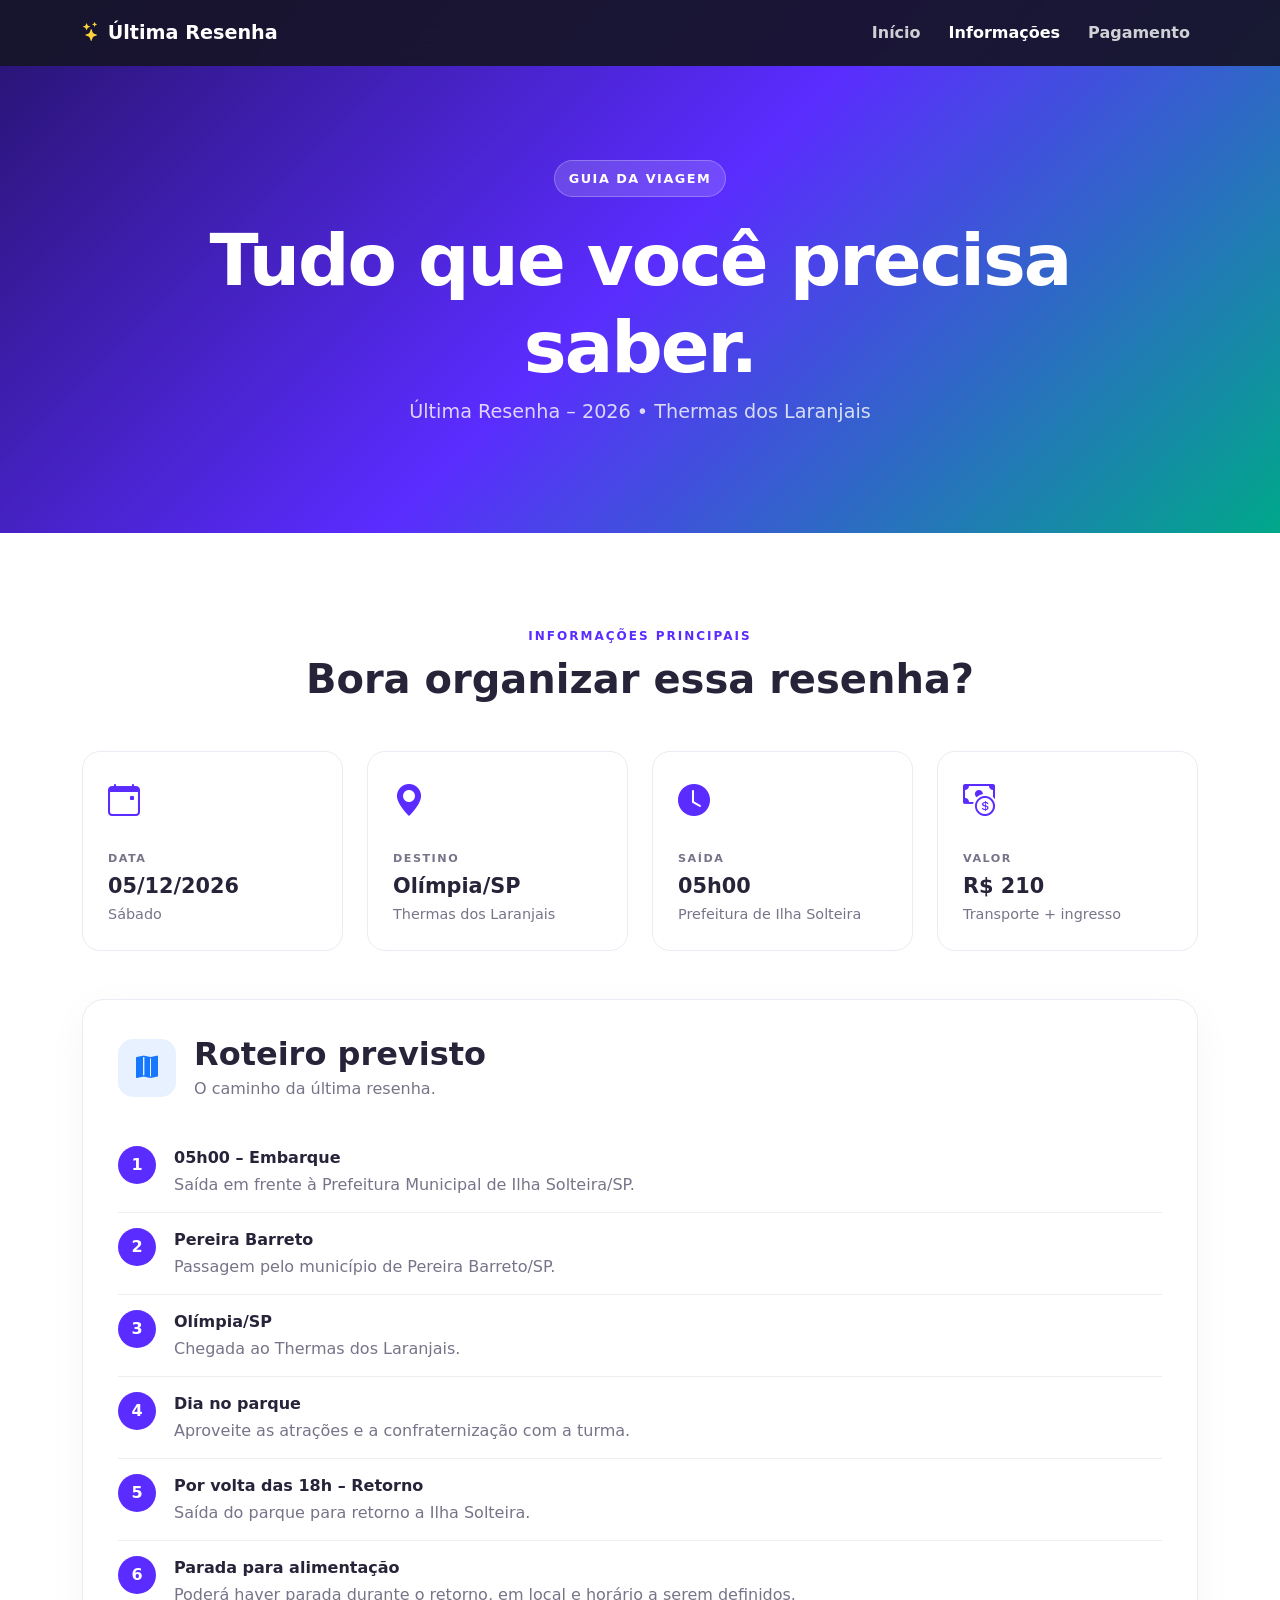
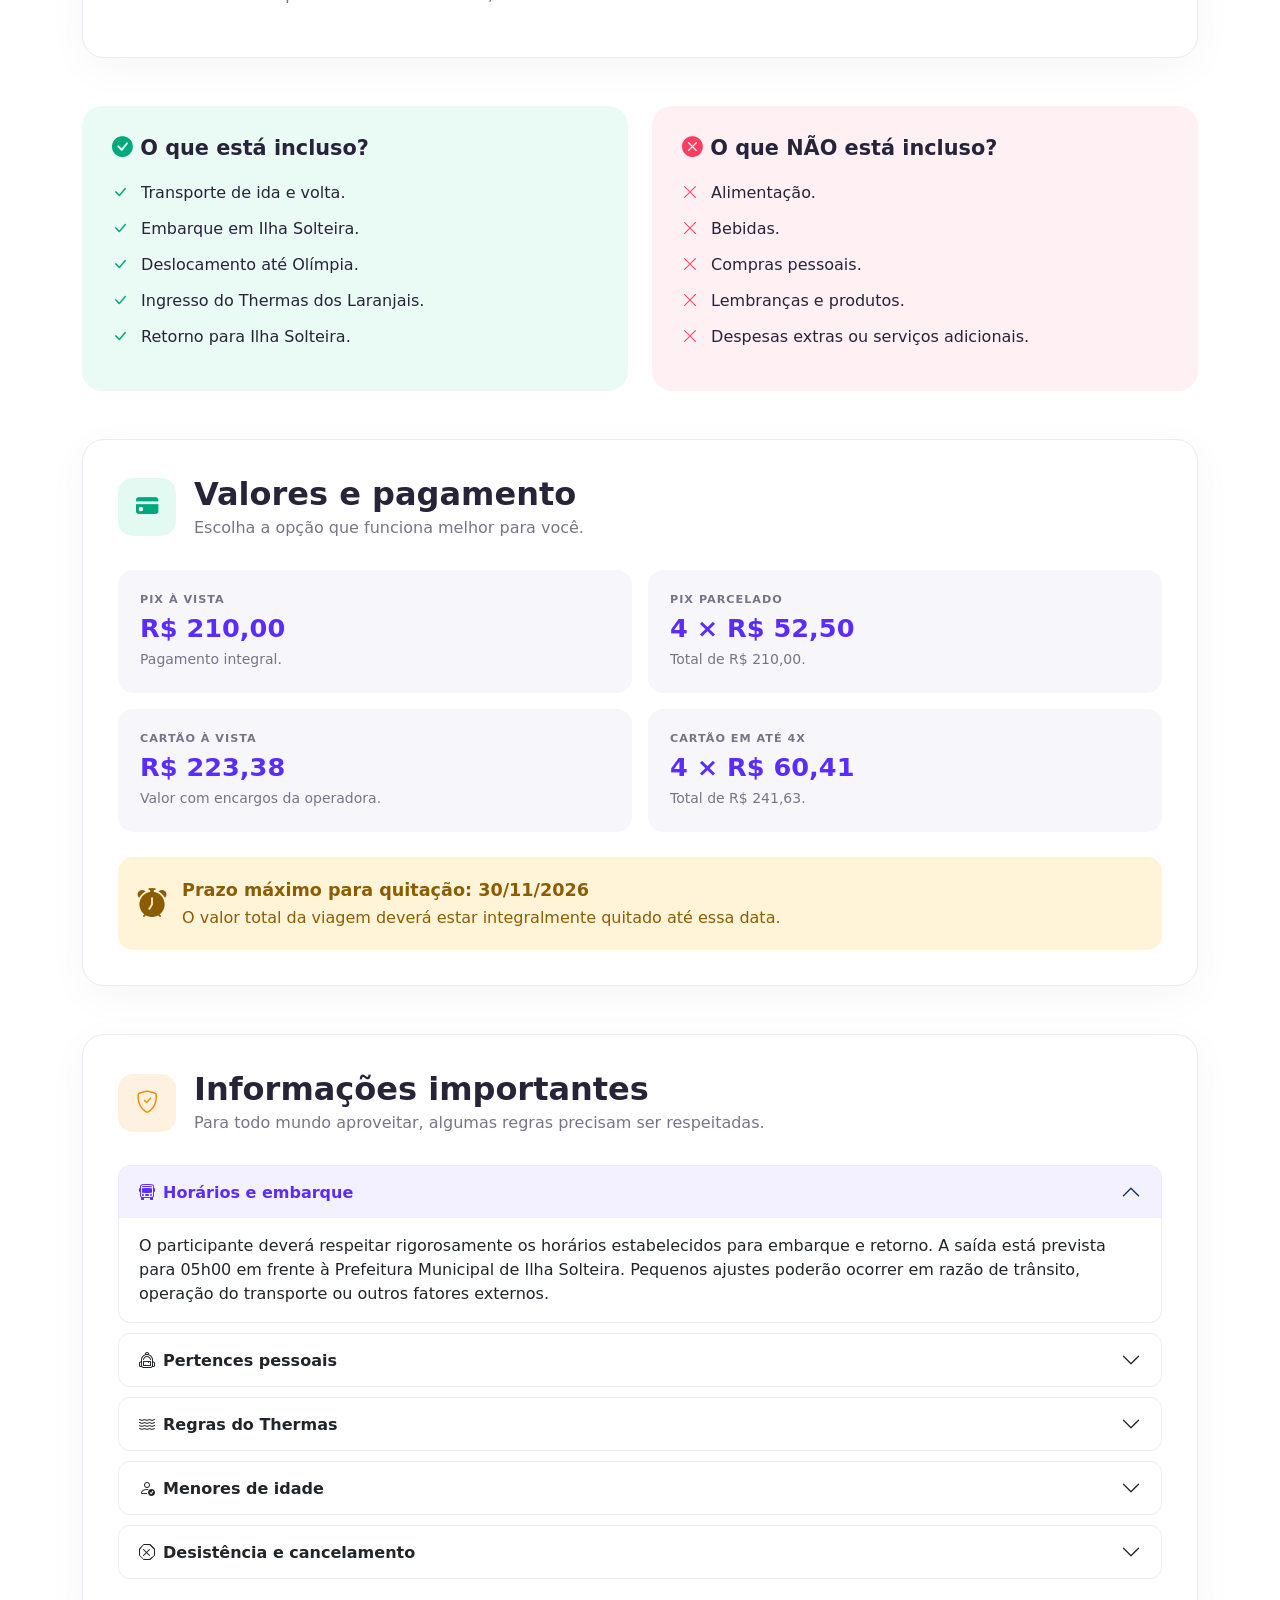
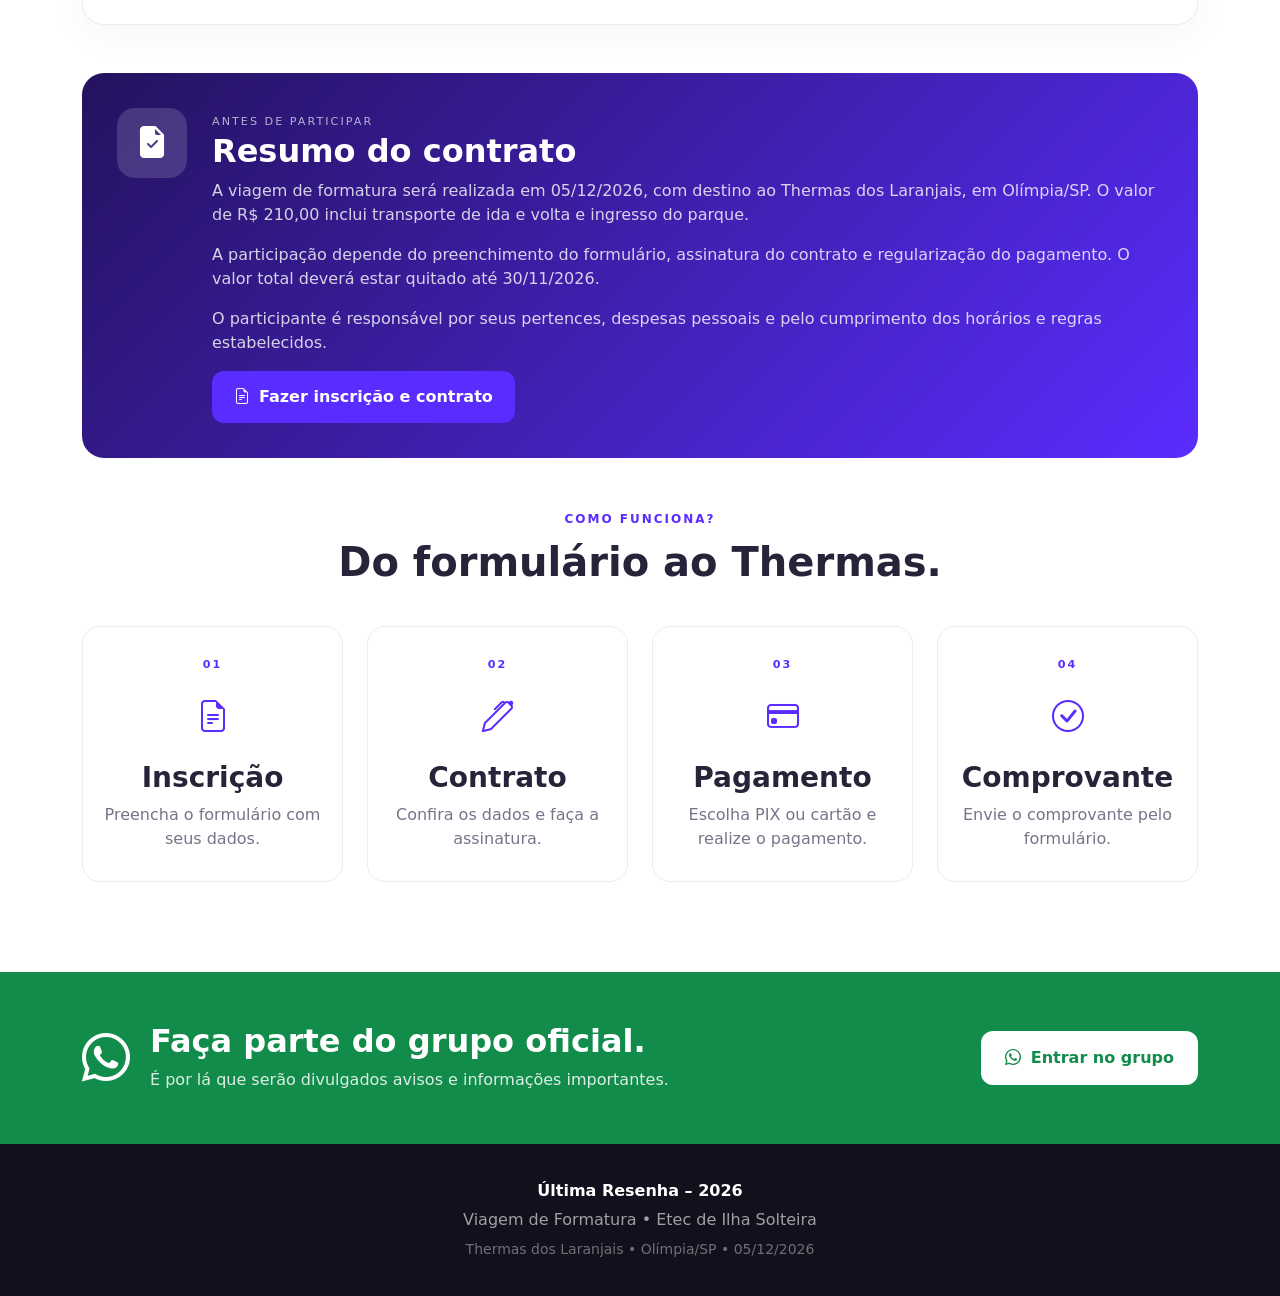
==== informacoes.html @ 065bfd5f "primeira versão" ====
<!DOCTYPE html>
<html lang="pt-BR">
<head>

    <meta charset="UTF-8">
    <meta name="viewport" content="width=device-width, initial-scale=1.0">

    <title>Informações | Última Resenha 2026</title>

    <meta name="description" content="Informações completas sobre a viagem de formatura ao Thermas dos Laranjais.">

    <link href="https://cdn.jsdelivr.net/npm/bootstrap@5.3.3/dist/css/bootstrap.min.css" rel="stylesheet">

    <link rel="stylesheet" href="https://cdn.jsdelivr.net/npm/bootstrap-icons@1.11.3/font/bootstrap-icons.min.css">

    <link rel="stylesheet" href="css/style.css">

</head>

<body>

<nav class="navbar navbar-expand-lg navbar-dark fixed-top">

    <div class="container">

        <a class="navbar-brand fw-bold" href="index.html">
            <i class="bi bi-stars"></i> Última Resenha
        </a>

        <button class="navbar-toggler" type="button" data-bs-toggle="collapse" data-bs-target="#menu">
            <span class="navbar-toggler-icon"></span>
        </button>

        <div class="collapse navbar-collapse" id="menu">

            <ul class="navbar-nav ms-auto">

                <li class="nav-item">
                    <a class="nav-link" href="index.html">Início</a>
                </li>

                <li class="nav-item">
                    <a class="nav-link active" href="informacoes.html">Informações</a>
                </li>

                <li class="nav-item">
                    <a class="nav-link" href="pagamento.html">Pagamento</a>
                </li>

            </ul>

        </div>

    </div>

</nav>


<header class="page-header">

    <div class="container text-center">

        <span class="badge-evento">
            GUIA DA VIAGEM
        </span>

        <h1>
            Tudo que você precisa saber.
        </h1>

        <p>
            Última Resenha – 2026 • Thermas dos Laranjais
        </p>

    </div>

</header>


<main>

<section class="section-padding">

<div class="container">

    <!-- DADOS PRINCIPAIS -->

    <div class="section-title text-center">

        <span>INFORMAÇÕES PRINCIPAIS</span>

        <h2>
            Bora organizar essa resenha?
        </h2>

    </div>


    <div class="row g-4 mt-4">

        <div class="col-md-6 col-lg-3">

            <div class="detail-card">

                <i class="bi bi-calendar-event"></i>

                <span>DATA</span>

                <h3>05/12/2026</h3>

                <p>Sábado</p>

            </div>

        </div>


        <div class="col-md-6 col-lg-3">

            <div class="detail-card">

                <i class="bi bi-geo-alt-fill"></i>

                <span>DESTINO</span>

                <h3>Olímpia/SP</h3>

                <p>Thermas dos Laranjais</p>

            </div>

        </div>


        <div class="col-md-6 col-lg-3">

            <div class="detail-card">

                <i class="bi bi-clock-fill"></i>

                <span>SAÍDA</span>

                <h3>05h00</h3>

                <p>Prefeitura de Ilha Solteira</p>

            </div>

        </div>


        <div class="col-md-6 col-lg-3">

            <div class="detail-card">

                <i class="bi bi-cash-coin"></i>

                <span>VALOR</span>

                <h3>R$ 210</h3>

                <p>Transporte + ingresso</p>

            </div>

        </div>

    </div>


    <!-- ROTEIRO -->

    <div class="content-box mt-5">

        <div class="content-heading">

            <div class="content-icon blue">
                <i class="bi bi-map-fill"></i>
            </div>

            <div>
                <h2>Roteiro previsto</h2>
                <p>O caminho da última resenha.</p>
            </div>

        </div>


        <div class="route">

            <div class="route-item">

                <div class="route-number">1</div>

                <div>
                    <strong>05h00 – Embarque</strong>
                    <p>
                        Saída em frente à Prefeitura Municipal de Ilha Solteira/SP.
                    </p>
                </div>

            </div>


            <div class="route-item">

                <div class="route-number">2</div>

                <div>
                    <strong>Pereira Barreto</strong>
                    <p>
                        Passagem pelo município de Pereira Barreto/SP.
                    </p>
                </div>

            </div>


            <div class="route-item">

                <div class="route-number">3</div>

                <div>
                    <strong>Olímpia/SP</strong>
                    <p>
                        Chegada ao Thermas dos Laranjais.
                    </p>
                </div>

            </div>


            <div class="route-item">

                <div class="route-number">4</div>

                <div>
                    <strong>Dia no parque</strong>
                    <p>
                        Aproveite as atrações e a confraternização com a turma.
                    </p>

                </div>

            </div>


            <div class="route-item">

                <div class="route-number">5</div>

                <div>
                    <strong>Por volta das 18h – Retorno</strong>
                    <p>
                        Saída do parque para retorno a Ilha Solteira.
                    </p>

                </div>

            </div>


            <div class="route-item">

                <div class="route-number">6</div>

                <div>
                    <strong>Parada para alimentação</strong>
                    <p>
                        Poderá haver parada durante o retorno, em local e horário a serem definidos.
                    </p>

                </div>

            </div>

        </div>

    </div>


    <!-- INCLUSO -->

    <div class="row g-4 mt-4">

        <div class="col-lg-6">

            <div class="included-box">

                <h2>
                    <i class="bi bi-check-circle-fill"></i>
                    O que está incluso?
                </h2>

                <ul class="check-list">

                    <li>
                        <i class="bi bi-check-lg"></i>
                        Transporte de ida e volta.
                    </li>

                    <li>
                        <i class="bi bi-check-lg"></i>
                        Embarque em Ilha Solteira.
                    </li>

                    <li>
                        <i class="bi bi-check-lg"></i>
                        Deslocamento até Olímpia.
                    </li>

                    <li>
                        <i class="bi bi-check-lg"></i>
                        Ingresso do Thermas dos Laranjais.
                    </li>

                    <li>
                        <i class="bi bi-check-lg"></i>
                        Retorno para Ilha Solteira.
                    </li>

                </ul>

            </div>

        </div>


        <div class="col-lg-6">

            <div class="not-included-box">

                <h2>
                    <i class="bi bi-x-circle-fill"></i>
                    O que NÃO está incluso?
                </h2>

                <ul class="check-list">

                    <li>
                        <i class="bi bi-x-lg"></i>
                        Alimentação.
                    </li>

                    <li>
                        <i class="bi bi-x-lg"></i>
                        Bebidas.
                    </li>

                    <li>
                        <i class="bi bi-x-lg"></i>
                        Compras pessoais.
                    </li>

                    <li>
                        <i class="bi bi-x-lg"></i>
                        Lembranças e produtos.
                    </li>

                    <li>
                        <i class="bi bi-x-lg"></i>
                        Despesas extras ou serviços adicionais.
                    </li>

                </ul>

            </div>

        </div>

    </div>


    <!-- PAGAMENTO -->

    <div class="content-box mt-5">

        <div class="content-heading">

            <div class="content-icon green">
                <i class="bi bi-credit-card-fill"></i>
            </div>

            <div>

                <h2>Valores e pagamento</h2>

                <p>
                    Escolha a opção que funciona melhor para você.
                </p>

            </div>

        </div>


        <div class="row g-3">

            <div class="col-md-6">

                <div class="payment-option">

                    <span>PIX À VISTA</span>

                    <strong>R$ 210,00</strong>

                    <small>Pagamento integral.</small>

                </div>

            </div>


            <div class="col-md-6">

                <div class="payment-option">

                    <span>PIX PARCELADO</span>

                    <strong>4 × R$ 52,50</strong>

                    <small>Total de R$ 210,00.</small>

                </div>

            </div>


            <div class="col-md-6">

                <div class="payment-option">

                    <span>CARTÃO À VISTA</span>

                    <strong>R$ 223,38</strong>

                    <small>Valor com encargos da operadora.</small>

                </div>

            </div>


            <div class="col-md-6">

                <div class="payment-option">

                    <span>CARTÃO EM ATÉ 4X</span>

                    <strong>4 × R$ 60,41</strong>

                    <small>Total de R$ 241,63.</small>

                </div>

            </div>

        </div>


        <div class="deadline">

            <i class="bi bi-alarm-fill"></i>

            <div>

                <strong>Prazo máximo para quitação: 30/11/2026</strong>

                <p>
                    O valor total da viagem deverá estar integralmente quitado até essa data.
                </p>

            </div>

        </div>

    </div>


    <!-- REGRAS -->

    <div class="content-box mt-5">

        <div class="content-heading">

            <div class="content-icon orange">
                <i class="bi bi-shield-check"></i>
            </div>

            <div>

                <h2>Informações importantes</h2>

                <p>
                    Para todo mundo aproveitar, algumas regras precisam ser respeitadas.
                </p>

            </div>

        </div>


        <div class="accordion" id="regrasAccordion">

            <div class="accordion-item">

                <h2 class="accordion-header">

                    <button class="accordion-button" data-bs-toggle="collapse" data-bs-target="#regra1">

                        <i class="bi bi-bus-front me-2"></i>
                        Horários e embarque

                    </button>

                </h2>

                <div id="regra1" class="accordion-collapse collapse show">

                    <div class="accordion-body">

                        O participante deverá respeitar rigorosamente os horários estabelecidos para embarque e retorno.

                        A saída está prevista para 05h00 em frente à Prefeitura Municipal de Ilha Solteira.

                        Pequenos ajustes poderão ocorrer em razão de trânsito, operação do transporte ou outros fatores externos.

                    </div>

                </div>

            </div>


            <div class="accordion-item">

                <h2 class="accordion-header">

                    <button class="accordion-button collapsed" data-bs-toggle="collapse" data-bs-target="#regra2">

                        <i class="bi bi-backpack2 me-2"></i>
                        Pertences pessoais

                    </button>

                </h2>

                <div id="regra2" class="accordion-collapse collapse">

                    <div class="accordion-body">

                        Cada participante é responsável por seus pertences pessoais durante o transporte, permanência no parque, embarque e desembarque.

                        Não estão incluídas responsabilidades por perda, furto, extravio ou dano de objetos pessoais.

                    </div>

                </div>

            </div>


            <div class="accordion-item">

                <h2 class="accordion-header">

                    <button class="accordion-button collapsed" data-bs-toggle="collapse" data-bs-target="#regra3">

                        <i class="bi bi-water me-2"></i>
                        Regras do Thermas

                    </button>

                </h2>

                <div id="regra3" class="accordion-collapse collapse">

                    <div class="accordion-body">

                        Todos os participantes deverão respeitar as regras de segurança e utilização estabelecidas pelo Thermas dos Laranjais.

                        Algumas atrações podem possuir restrições específicas de idade, altura, peso ou outras condições de segurança.

                        A organização da viagem não garante a utilização de todas as atrações do parque.

                    </div>

                </div>

            </div>


            <div class="accordion-item">

                <h2 class="accordion-header">

                    <button class="accordion-button collapsed" data-bs-toggle="collapse" data-bs-target="#regra4">

                        <i class="bi bi-person-check me-2"></i>
                        Menores de idade

                    </button>

                </h2>

                <div id="regra4" class="accordion-collapse collapse">

                    <div class="accordion-body">

                        Para participantes menores de idade, será necessária a participação e assinatura do responsável legal no processo de contratação.

                        O responsável deverá permanecer disponível pelo telefone informado para eventual necessidade de comunicação.

                    </div>

                </div>

            </div>


            <div class="accordion-item">

                <h2 class="accordion-header">

                    <button class="accordion-button collapsed" data-bs-toggle="collapse" data-bs-target="#regra5">

                        <i class="bi bi-x-octagon me-2"></i>
                        Desistência e cancelamento

                    </button>

                </h2>

                <div id="regra5" class="accordion-collapse collapse">

                    <div class="accordion-body">

                        Eventual desistência estará sujeita às condições estabelecidas no contrato e aos valores já comprometidos com transporte, ingresso e demais serviços contratados.

                        Solicitações de transferência de vaga deverão ser previamente autorizadas pela organização e dependerão da regularização dos dados do novo participante.

                    </div>

                </div>

            </div>

        </div>

    </div>


    <!-- RESUMO CONTRATO -->

    <div class="contract-summary mt-5">

        <div class="contract-icon">
            <i class="bi bi-file-earmark-check-fill"></i>
        </div>

        <div>

            <span>ANTES DE PARTICIPAR</span>

            <h2>Resumo do contrato</h2>

            <p>
                A viagem de formatura será realizada em 05/12/2026, com destino ao Thermas dos Laranjais, em Olímpia/SP.
                O valor de R$ 210,00 inclui transporte de ida e volta e ingresso do parque.
            </p>

            <p>
                A participação depende do preenchimento do formulário, assinatura do contrato e regularização do pagamento.
                O valor total deverá estar quitado até 30/11/2026.
            </p>

            <p>
                O participante é responsável por seus pertences, despesas pessoais e pelo cumprimento dos horários e regras estabelecidos.
            </p>

            <a href="https://forms.gle/dDgj7aJFSfEC2dwD9"
               target="_blank"
               rel="noopener"
               class="btn-main">

                <i class="bi bi-file-earmark-text"></i>
                Fazer inscrição e contrato

            </a>

        </div>

    </div>


    <!-- FLUXO -->

    <div class="section-title text-center mt-5">

        <span>COMO FUNCIONA?</span>

        <h2>
            Do formulário ao Thermas.
        </h2>

    </div>


    <div class="row g-4 mt-3">

        <div class="col-md-6 col-lg-3">

            <div class="step-card">

                <div>01</div>

                <i class="bi bi-file-earmark-text"></i>

                <h3>Inscrição</h3>

                <p>
                    Preencha o formulário com seus dados.
                </p>

            </div>

        </div>


        <div class="col-md-6 col-lg-3">

            <div class="step-card">

                <div>02</div>

                <i class="bi bi-pen"></i>

                <h3>Contrato</h3>

                <p>
                    Confira os dados e faça a assinatura.
                </p>

            </div>

        </div>


        <div class="col-md-6 col-lg-3">

            <div class="step-card">

                <div>03</div>

                <i class="bi bi-credit-card"></i>

                <h3>Pagamento</h3>

                <p>
                    Escolha PIX ou cartão e realize o pagamento.
                </p>

            </div>

        </div>


        <div class="col-md-6 col-lg-3">

            <div class="step-card">

                <div>04</div>

                <i class="bi bi-check-circle"></i>

                <h3>Comprovante</h3>

                <p>
                    Envie o comprovante pelo formulário.
                </p>

            </div>

        </div>

    </div>

</div>

</section>


<section class="whatsapp-section">

    <div class="container">

        <div class="row align-items-center">

            <div class="col-lg-8">

                <i class="bi bi-whatsapp whatsapp-big"></i>

                <h2>Faça parte do grupo oficial.</h2>

                <p>
                    É por lá que serão divulgados avisos e informações importantes.
                </p>

            </div>

            <div class="col-lg-4 text-lg-end">

                <a href="https://chat.whatsapp.com/J2gCegB93cc2gKZaaSrZ1U"
                   target="_blank"
                   rel="noopener"
                   class="btn-whatsapp">

                    <i class="bi bi-whatsapp"></i>
                    Entrar no grupo

                </a>

            </div>

        </div>

    </div>

</section>

</main>


<footer>

    <div class="container text-center">

        <strong>Última Resenha – 2026</strong>

        <p>
            Viagem de Formatura • Etec de Ilha Solteira
        </p>

        <small>
            Thermas dos Laranjais • Olímpia/SP • 05/12/2026
        </small>

    </div>

</footer>


<script src="https://cdn.jsdelivr.net/npm/bootstrap@5.3.3/dist/js/bootstrap.bundle.min.js"></script>

<script src="js/script.js"></script>

</body>
</html>
---- css/style.css ----
:root {

    --primary: #5b2cff;
    --primary-dark: #3d18c9;

    --secondary: #00c896;

    --blue: #1677ff;

    --orange: #ff8a00;

    --pink: #ff3d81;

    --dark: #17152a;

    --text: #27243a;

    --muted: #777489;

    --light: #f7f7fb;

    --white: #ffffff;

}


* {
    box-sizing: border-box;
}


html {
    scroll-behavior: smooth;
}


body {

    margin: 0;

    font-family:
        Inter,
        system-ui,
        -apple-system,
        BlinkMacSystemFont,
        "Segoe UI",
        sans-serif;

    color: var(--text);

    background: #ffffff;

}


a {
    text-decoration: none;
}


/* NAVBAR */

.navbar {

    background: rgba(23, 21, 42, .94);

    backdrop-filter: blur(12px);

    padding: 13px 0;

}


.navbar-brand {

    font-size: 1.2rem;

}


.navbar-brand i {
    color: #ffd43b;
}


.nav-link {

    color: rgba(255,255,255,.8) !important;

    margin-left: 12px;

    font-weight: 600;

}


.nav-link:hover,
.nav-link.active {

    color: #ffffff !important;

}


/* HERO */

.hero {

    min-height: 100vh;

    display: flex;

    align-items: center;

    padding-top: 80px;

    color: #ffffff;

    background:

        radial-gradient(
            circle at 80% 20%,
            rgba(255,255,255,.15),
            transparent 25%
        ),

        linear-gradient(
            135deg,
            #27136e 0%,
            #5b2cff 50%,
            #00a88a 100%
        );

}


.badge-evento {

    display: inline-block;

    padding: 8px 14px;

    border-radius: 50px;

    background: rgba(255,255,255,.15);

    border: 1px solid rgba(255,255,255,.25);

    font-size: .8rem;

    font-weight: 800;

    letter-spacing: 1.5px;

}


.hero h1 {

    line-height: .9;

    letter-spacing: -3px;

}


.fw-black {
    font-weight: 900;
}


.hero h1 span {

    color: #ffd43b;

}


.hero-subtitle {

    max-width: 600px;

    font-size: 1.3rem;

    color: rgba(255,255,255,.85);

    margin: 25px 0;

}


.hero-destination {

    display: inline-flex;

    align-items: center;

    gap: 12px;

    font-size: 1.3rem;

    font-weight: 800;

}


.hero-destination i {

    font-size: 2rem;

    color: #5ee7ff;

}


.hero-destination small {

    display: block;

    font-size: .8rem;

    font-weight: 500;

    opacity: .75;

}


.info-mini {

    padding: 16px;

    min-height: 110px;

    border-radius: 14px;

    background: rgba(255,255,255,.11);

    border: 1px solid rgba(255,255,255,.15);

    display: flex;

    flex-direction: column;

}


.info-mini i {

    font-size: 1.4rem;

    color: #ffd43b;

    margin-bottom: 7px;

}


.info-mini strong {
    font-size: .95rem;
}


.info-mini small {

    opacity: .7;

    font-size: .75rem;

}


/* DASHBOARD */

.dashboard-card {

    position: relative;

    overflow: hidden;

    background: #ffffff;

    color: var(--text);

    border-radius: 28px;

    padding: 40px 30px;

    box-shadow: 0 30px 80px rgba(0,0,0,.25);

}


.card-decoration {

    position: absolute;

    width: 170px;

    height: 170px;

    border-radius: 50%;

    background: #ffd43b;

    opacity: .12;

    right: -60px;

    top: -60px;

}


.sun-icon {

    width: 70px;

    height: 70px;

    margin: auto;

    border-radius: 50%;

    display: flex;

    align-items: center;

    justify-content: center;

    background: #fff4c4;

    color: #ffad00;

    font-size: 2rem;

}


.dashboard-card h3 {

    margin-top: 20px;

    font-weight: 800;

}


.countdown {

    display: grid;

    grid-template-columns: repeat(4,1fr);

    gap: 8px;

    margin: 25px 0;

}


.countdown div {

    background: #f5f4fa;

    border-radius: 12px;

    padding: 12px 5px;

}


.countdown strong {

    display: block;

    font-size: 1.5rem;

    color: var(--primary);

}


.countdown span {

    font-size: .65rem;

    color: var(--muted);

    text-transform: uppercase;

}


.date-highlight {

    padding: 13px;

    border-radius: 12px;

    background: #f1efff;

    color: var(--primary);

    font-weight: 700;

}


/* SEÇÕES */

.section-padding {

    padding: 90px 0;

}


.bg-light-custom {

    background: var(--light);

}


.section-title span,
.section-label {

    font-size: .75rem;

    letter-spacing: 2px;

    color: var(--primary);

    font-weight: 900;

}


.section-title h2 {

    font-size: 2.5rem;

    font-weight: 900;

    margin-top: 8px;

}


.section-title p {

    color: var(--muted);

}


/* ACTION CARDS */

.action-card {

    display: block;

    background: #ffffff;

    border-radius: 20px;

    padding: 30px;

    height: 100%;

    color: var(--text);

    border: 1px solid #eceaf2;

    transition: .25s;

}


.action-card:hover {

    transform: translateY(-7px);

    box-shadow: 0 20px 50px rgba(32,20,70,.1);

}


.action-icon {

    width: 58px;

    height: 58px;

    border-radius: 16px;

    display: flex;

    align-items: center;

    justify-content: center;

    font-size: 1.5rem;

    margin-bottom: 25px;

}


.action-icon.blue {

    background: #e9f2ff;

    color: var(--blue);

}


.action-icon.purple {

    background: #eee9ff;

    color: var(--primary);

}


.action-icon.green {

    background: #e3faf3;

    color: #00a87d;

}


.action-card h3 {

    font-size: 1.35rem;

    font-weight: 800;

}


.action-card p {

    color: var(--muted);

}


.action-card span {

    color: var(--primary);

    font-weight: 800;

}


/* TIMELINE */

.timeline {

    margin-top: 35px;

}


.timeline-item {

    display: flex;

    gap: 15px;

    margin-bottom: 25px;

}


.timeline-icon {

    min-width: 45px;

    height: 45px;

    border-radius: 12px;

    background: #eee9ff;

    color: var(--primary);

    display: flex;

    align-items: center;

    justify-content: center;

}


.timeline-item strong {

    font-weight: 800;

}


.timeline-item p {

    margin: 3px 0 0;

    color: var(--muted);

}


/* PRICE */

.price-card {

    background: var(--dark);

    color: #ffffff;

    padding: 40px;

    border-radius: 25px;

}


.price-card > span {

    font-size: .8rem;

    letter-spacing: 2px;

    opacity: .65;

}


.price {

    font-size: 1.5rem;

    margin-top: 15px;

}


.price strong {

    font-size: 4rem;

    line-height: 1;

}


.price small {

    font-size: 1.5rem;

}


.price-card hr {

    border-color: rgba(255,255,255,.15);

    margin: 25px 0;

}


.included {

    padding: 8px 0;

}


.included i {

    color: #00d89c;

    margin-right: 8px;

}


.btn-main {

    display: inline-flex;

    align-items: center;

    justify-content: center;

    gap: 9px;

    padding: 14px 22px;

    border-radius: 12px;

    background: var(--primary);

    color: #ffffff;

    font-weight: 800;

    border: 0;

    transition: .2s;

}


.btn-main:hover {

    color: #ffffff;

    background: var(--primary-dark);

    transform: translateY(-2px);

}


/* WHATSAPP */

.whatsapp-section {

    padding: 50px 0;

    color: #ffffff;

    background: #128c4b;

}


.whatsapp-big {

    font-size: 3rem;

    float: left;

    margin-right: 20px;

}


.whatsapp-section h2 {

    font-weight: 900;

}


.whatsapp-section p {

    margin: 0;

    opacity: .85;

}


.btn-whatsapp {

    display: inline-flex;

    align-items: center;

    gap: 10px;

    padding: 15px 24px;

    border-radius: 12px;

    background: #ffffff;

    color: #128c4b;

    font-weight: 900;

}


.btn-whatsapp:hover {

    color: #128c4b;

}


/* PAGE HEADER */

.page-header {

    padding: 160px 0 90px;

    color: #ffffff;

    background:

        linear-gradient(
            135deg,
            #27136e,
            #5b2cff,
            #00a88a
        );

}


.page-header h1 {

    font-size: clamp(2.5rem, 6vw, 4.5rem);

    font-weight: 900;

    letter-spacing: -2px;

    margin-top: 20px;

}


.page-header p {

    font-size: 1.2rem;

    opacity: .8;

}


/* DETAIL CARDS */

.detail-card {

    background: #ffffff;

    border: 1px solid #eceaf2;

    border-radius: 18px;

    padding: 25px;

    height: 100%;

}


.detail-card > i {

    display: block;

    font-size: 2rem;

    color: var(--primary);

    margin-bottom: 20px;

}


.detail-card span {

    font-size: .7rem;

    letter-spacing: 1.5px;

    color: var(--muted);

    font-weight: 900;

}


.detail-card h3 {

    font-size: 1.3rem;

    font-weight: 900;

    margin: 5px 0;

}


.detail-card p {

    margin: 0;

    color: var(--muted);

    font-size: .9rem;

}


/* CONTENT BOX */

.content-box {

    padding: 35px;

    background: #ffffff;

    border: 1px solid #eceaf2;

    border-radius: 22px;

    box-shadow: 0 10px 40px rgba(30,20,60,.04);

}


.content-heading {

    display: flex;

    gap: 18px;

    align-items: center;

    margin-bottom: 30px;

}


.content-heading h2 {

    margin: 0;

    font-weight: 900;

}


.content-heading p {

    margin: 3px 0 0;

    color: var(--muted);

}


.content-icon {

    min-width: 58px;

    height: 58px;

    border-radius: 15px;

    display: flex;

    align-items: center;

    justify-content: center;

    font-size: 1.4rem;

}


.content-icon.blue {

    background: #e8f1ff;

    color: var(--blue);

}


.content-icon.green {

    background: #e3faf3;

    color: #00a87d;

}


.content-icon.orange {

    background: #fff1df;

    color: var(--orange);

}


/* ROUTE */

.route-item {

    display: flex;

    gap: 18px;

    padding: 15px 0;

    border-bottom: 1px solid #eee;

}


.route-item:last-child {

    border-bottom: 0;

}


.route-number {

    width: 38px;

    height: 38px;

    min-width: 38px;

    border-radius: 50%;

    background: var(--primary);

    color: #ffffff;

    display: flex;

    align-items: center;

    justify-content: center;

    font-weight: 900;

}


.route-item strong {

    font-weight: 900;

}


.route-item p {

    margin: 3px 0 0;

    color: var(--muted);

}


/* INCLUDED */

.included-box,
.not-included-box {

    padding: 30px;

    border-radius: 20px;

    height: 100%;

}


.included-box {

    background: #eafaf4;

}


.not-included-box {

    background: #fff0f3;

}


.included-box h2,
.not-included-box h2 {

    font-size: 1.3rem;

    font-weight: 900;

}


.included-box h2 i {

    color: #00a87d;

}


.not-included-box h2 i {

    color: #ff3d61;

}


.check-list {

    list-style: none;

    padding: 0;

    margin: 20px 0 0;

}


.check-list li {

    margin: 12px 0;

}


.included-box .check-list i {

    color: #00a87d;

    margin-right: 8px;

}


.not-included-box .check-list i {

    color: #ff3d61;

    margin-right: 8px;

}


/* PAYMENT OPTIONS */

.payment-option {

    background: #f7f7fb;

    padding: 22px;

    border-radius: 15px;

}


.payment-option span {

    display: block;

    font-size: .7rem;

    font-weight: 900;

    letter-spacing: 1px;

    color: var(--muted);

}


.payment-option strong {

    display: block;

    font-size: 1.6rem;

    color: var(--primary);

}


.payment-option small {

    color: var(--muted);

}


.deadline {

    display: flex;

    gap: 15px;

    align-items: center;

    margin-top: 25px;

    padding: 20px;

    border-radius: 15px;

    background: #fff4d8;

    color: #8b5d00;

}


.deadline > i {

    font-size: 1.8rem;

}


.deadline strong {

    display: block;

    font-size: 1.1rem;

}


.deadline p {

    margin: 2px 0 0;

}


/* ACCORDION */

.accordion-item {

    border: 1px solid #eceaf2 !important;

    margin-bottom: 10px;

    border-radius: 12px !important;

    overflow: hidden;

}


.accordion-button {

    font-weight: 700;

}


.accordion-button:not(.collapsed) {

    color: var(--primary);

    background: #f3f0ff;

    box-shadow: none;

}


/* CONTRACT */

.contract-summary {

    display: flex;

    gap: 25px;

    padding: 35px;

    color: #ffffff;

    background:

        linear-gradient(
            135deg,
            #24125e,
            #5b2cff
        );

    border-radius: 22px;

}


.contract-icon {

    min-width: 70px;

    height: 70px;

    border-radius: 18px;

    background: rgba(255,255,255,.15);

    display: flex;

    align-items: center;

    justify-content: center;

    font-size: 2rem;

}


.contract-summary span {

    font-size: .7rem;

    letter-spacing: 2px;

    opacity: .65;

}


.contract-summary h2 {

    font-weight: 900;

}


.contract-summary p {

    opacity: .8;

}


/* STEPS */

.step-card {

    text-align: center;

    background: #ffffff;

    border: 1px solid #eceaf2;

    padding: 30px 20px;

    border-radius: 18px;

    height: 100%;

}


.step-card > div {

    font-size: .7rem;

    font-weight: 900;

    color: var(--primary);

    letter-spacing: 2px;

}


.step-card > i {

    display: block;

    font-size: 2rem;

    margin: 20px 0;

    color: var(--primary);

}


.step-card h3 {

    font-weight: 900;

}


.step-card p {

    color: var(--muted);

    margin-bottom: 0;

}


/* PAYMENT PAGE */

.payment-total {

    text-align: center;

    padding: 35px;

    background: var(--dark);

    color: #ffffff;

    border-radius: 25px;

}


.payment-total > span {

    font-size: .75rem;

    letter-spacing: 2px;

    opacity: .65;

}


.payment-total > div {

    font-size: 1.5rem;

    margin: 8px 0;

}


.payment-total strong {

    font-size: 4rem;

}


.payment-total small {

    font-size: 1.5rem;

}


.payment-total p {

    opacity: .7;

    margin: 0;

}


/* PIX */

.pix-card {

    padding: 30px;

    border-radius: 24px;

    background: #ffffff;

    border: 1px solid #e6e4ed;

    box-shadow: 0 15px 45px rgba(30,20,60,.07);

}


.pix-title {

    display: flex;

    align-items: center;

    gap: 15px;

}


.pix-logo {

    width: 55px;

    height: 55px;

    border-radius: 14px;

    background: #e3faf3;

    color: #00a87d;

    display: flex;

    align-items: center;

    justify-content: center;

    font-size: 1.5rem;

}


.pix-title span {

    font-size: .7rem;

    letter-spacing: 1px;

    font-weight: 900;

    color: var(--muted);

}


.pix-title h2 {

    margin: 0;

    font-weight: 900;

}


.qr-container {

    text-align: center;

    margin: 30px 0;

}


#qrcode {

    display: inline-block;

    padding: 15px;

    background: #ffffff;

    border-radius: 15px;

    border: 1px solid #eee;

}


.qr-container p {

    color: var(--muted);

    font-size: .8rem;

    margin-top: 15px;

}


.pix-data > div {

    padding: 15px 0;

    border-top: 1px solid #eee;

}


.pix-data span {

    display: block;

    font-size: .7rem;

    color: var(--muted);

    font-weight: 800;

    text-transform: uppercase;

    margin-bottom: 4px;

}


.pix-data strong {

    font-size: .95rem;

}


.pix-key {

    display: flex;

    align-items: center;

    gap: 10px;

}


.pix-key code {

    word-break: break-all;

    color: var(--text);

    flex: 1;

}


.copy-btn {

    border: 0;

    padding: 8px 12px;

    border-radius: 8px;

    background: #eee9ff;

    color: var(--primary);

    font-weight: 700;

}


.copy-message {

    display: none;

    padding: 10px;

    background: #e3faf3;

    color: #008b6a;

    border-radius: 8px;

    font-size: .8rem;

    margin-top: 10px;

}


.copy-message.show {

    display: block;

}


.pix-alert {

    display: flex;

    gap: 12px;

    margin-top: 20px;

    padding: 15px;

    border-radius: 12px;

    background: #f4f3ff;

    color: var(--primary);

}


.pix-alert p {

    margin: 3px 0 0;

    color: var(--muted);

    font-size: .8rem;

}


/* PAYMENT CARD */

.payment-options-card {

    padding: 30px;

    border-radius: 24px;

    background: #f7f7fb;

}


.payment-options-card h2 {

    font-weight: 900;

    margin: 10px 0;

}


.credit-option {

    display: flex;

    justify-content: space-between;

    align-items: center;

    background: #ffffff;

    padding: 20px;

    margin-top: 12px;

    border-radius: 13px;

}


.credit-option span {

    display: block;

    font-size: .7rem;

    color: var(--muted);

    font-weight: 900;

}


.credit-option strong {

    display: block;

    color: var(--primary);

    font-size: 1.35rem;

}


.credit-option small {

    color: var(--muted);

}


.credit-option > i {

    font-size: 1.7rem;

    color: var(--primary);

}


.btn-card-payment {

    display: flex;

    align-items: center;

    gap: 10px;

    margin-top: 20px;

    padding: 16px;

    border-radius: 12px;

    background: var(--primary);

    color: #ffffff;

    font-weight: 900;

}


.btn-card-payment:hover {

    color: #ffffff;

    background: var(--primary-dark);

}


.payment-warning {

    display: flex;

    gap: 10px;

    margin-top: 20px;

    color: #856404;

}


.payment-warning p {

    font-size: .8rem;

    margin: 0;

}


/* INSTALLMENT */

.installment-highlight {

    text-align: center;

    padding: 25px;

    border-radius: 15px;

    background: #e3faf3;

    color: #008765;

}


.installment-highlight span {

    display: block;

    font-size: .7rem;

    font-weight: 900;

}


.installment-highlight strong {

    display: block;

    font-size: 2rem;

}


.installment-highlight small {

    color: #4e756a;

}


/* RECEIPT */

.receipt-card {

    display: flex;

    align-items: center;

    gap: 25px;

    padding: 35px;

    border-radius: 22px;

    background: #eee9ff;

}


.receipt-icon {

    min-width: 70px;

    height: 70px;

    border-radius: 18px;

    background: #ffffff;

    color: var(--primary);

    display: flex;

    align-items: center;

    justify-content: center;

    font-size: 2rem;

}


.receipt-card > div:last-child > span {

    font-size: .7rem;

    letter-spacing: 2px;

    color: var(--primary);

    font-weight: 900;

}


.receipt-card h2 {

    font-weight: 900;

}


.receipt-card p {

    color: var(--muted);

}


/* LARGE DEADLINE */

.large-deadline {

    padding: 30px;

}


.large-deadline > i {

    font-size: 2.5rem;

}


.large-deadline span {

    display: block;

    font-size: .7rem;

    font-weight: 900;

    letter-spacing: 2px;

}


.large-deadline strong {

    font-size: 2rem;

}


/* FOOTER */

footer {

    padding: 35px 0;

    background: #11101c;

    color: #ffffff;

}


footer p {

    margin: 5px 0;

    color: rgba(255,255,255,.6);

}


footer small {

    color: rgba(255,255,255,.4);

}


/* RESPONSIVIDADE */

@media (max-width: 991px) {

    .hero {

        padding-top: 130px;

        padding-bottom: 80px;

    }

    .hero h1 {

        font-size: 4rem;

    }

}


@media (max-width: 767px) {

    .section-padding {

        padding: 65px 0;

    }

    .hero {

        min-height: auto;

    }

    .hero h1 {

        font-size: 3.5rem;

        letter-spacing: -2px;

    }

    .hero-subtitle {

        font-size: 1.05rem;

    }

    .section-title h2 {

        font-size: 2rem;

    }

    .content-box {

        padding: 22px;

    }

    .contract-summary,
    .receipt-card {

        flex-direction: column;

    }

    .pix-key {

        align-items: stretch;

        flex-direction: column;

    }

    .whatsapp-big {

        float: none;

        display: block;

        margin-bottom: 10px;

    }

    .whatsapp-section {

        text-align: center;

    }

    .whatsapp-section .text-lg-end {

        text-align: center !important;

        margin-top: 25px;

    }

}


@media (max-width: 480px) {

    .hero h1 {

        font-size: 2.8rem;

    }

    .dashboard-card {

        padding: 25px 15px;

    }

    .countdown strong {

        font-size: 1.25rem;

    }

    .price-card {

        padding: 28px 22px;

    }

    .price strong {

        font-size: 3rem;

    }

}
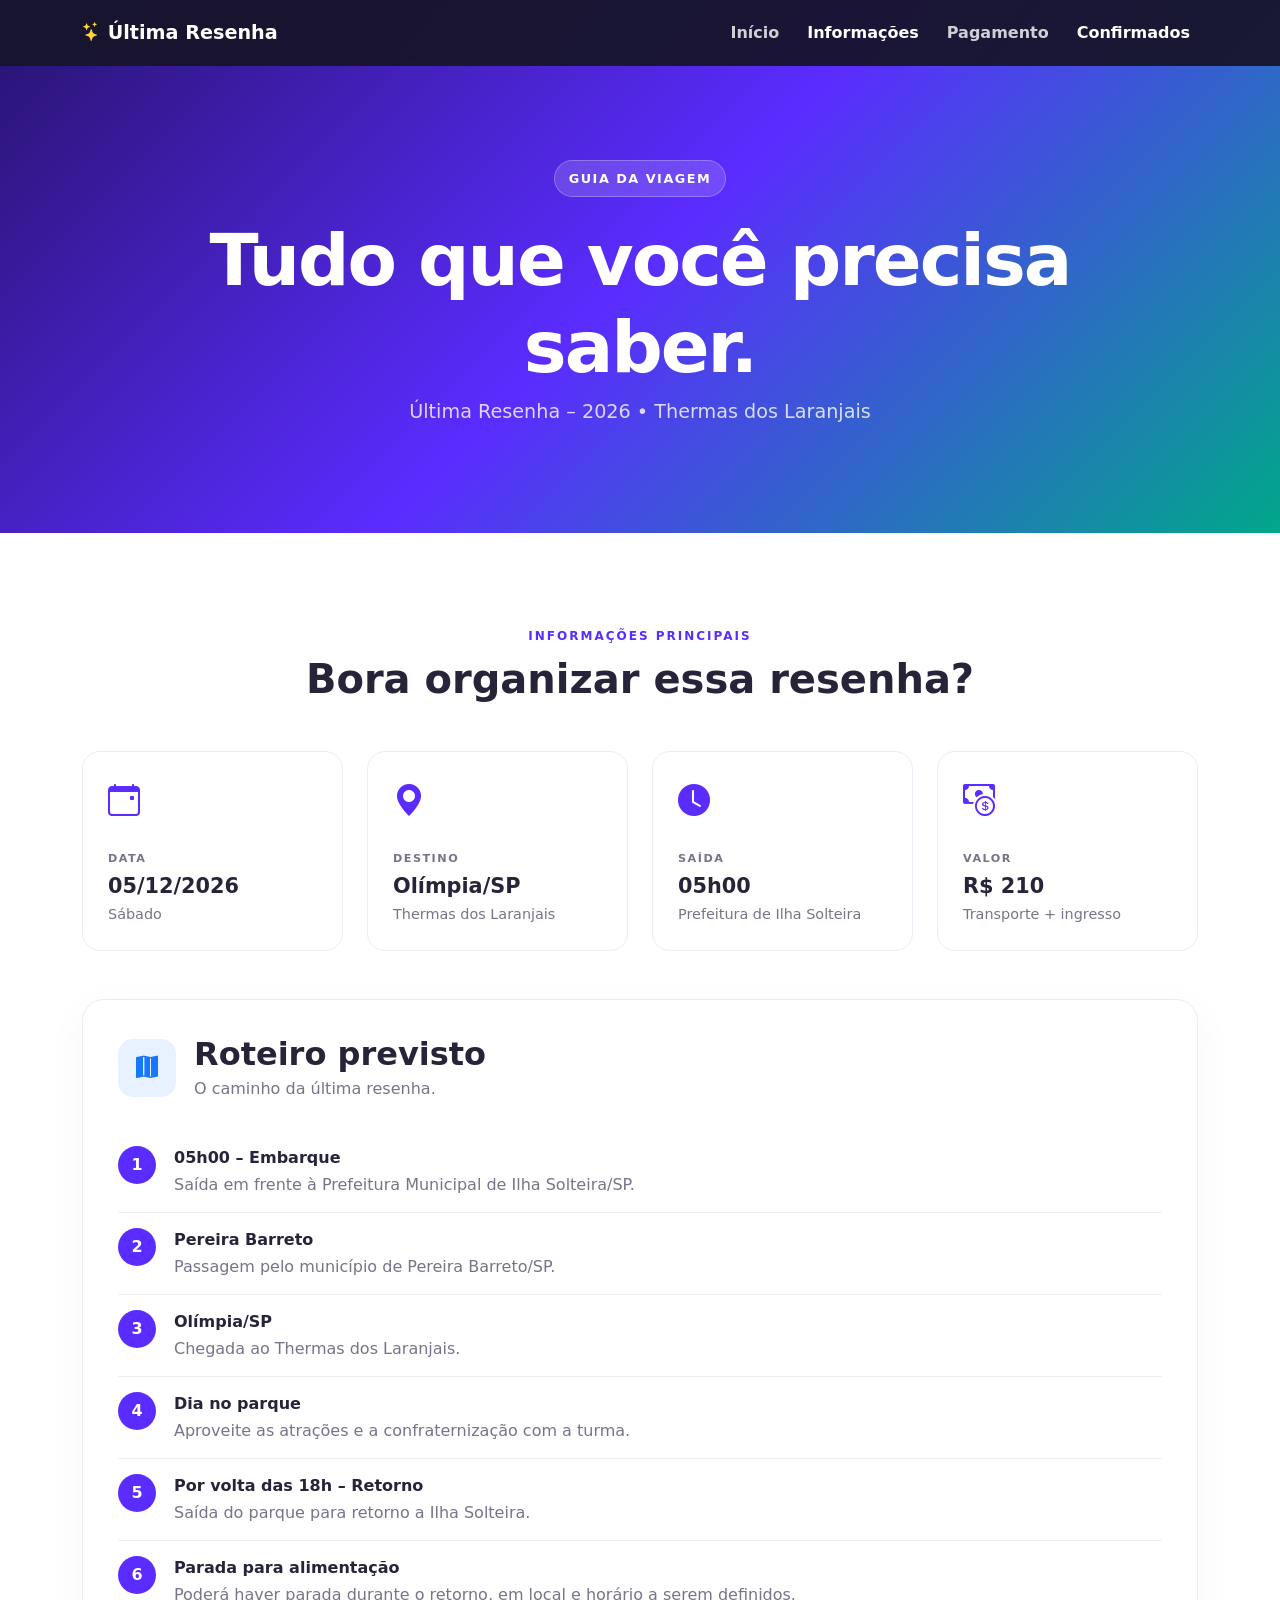
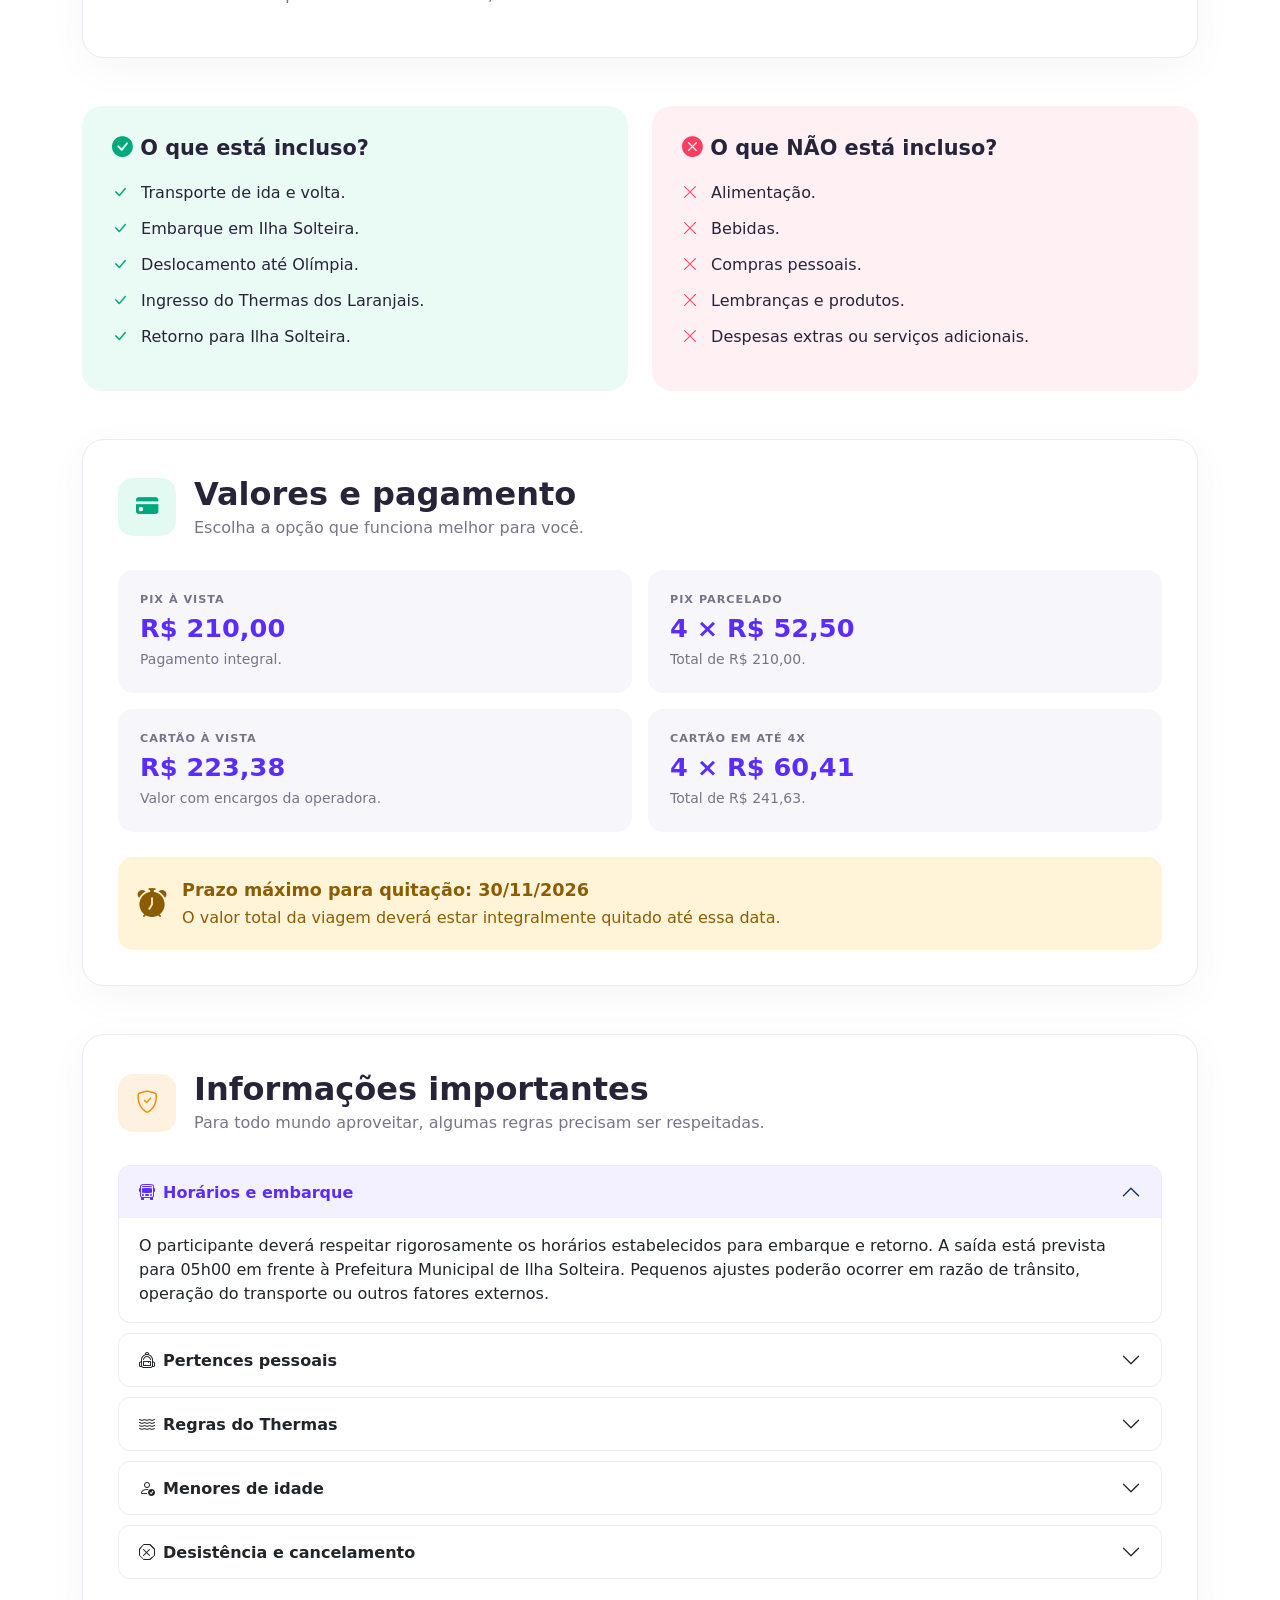
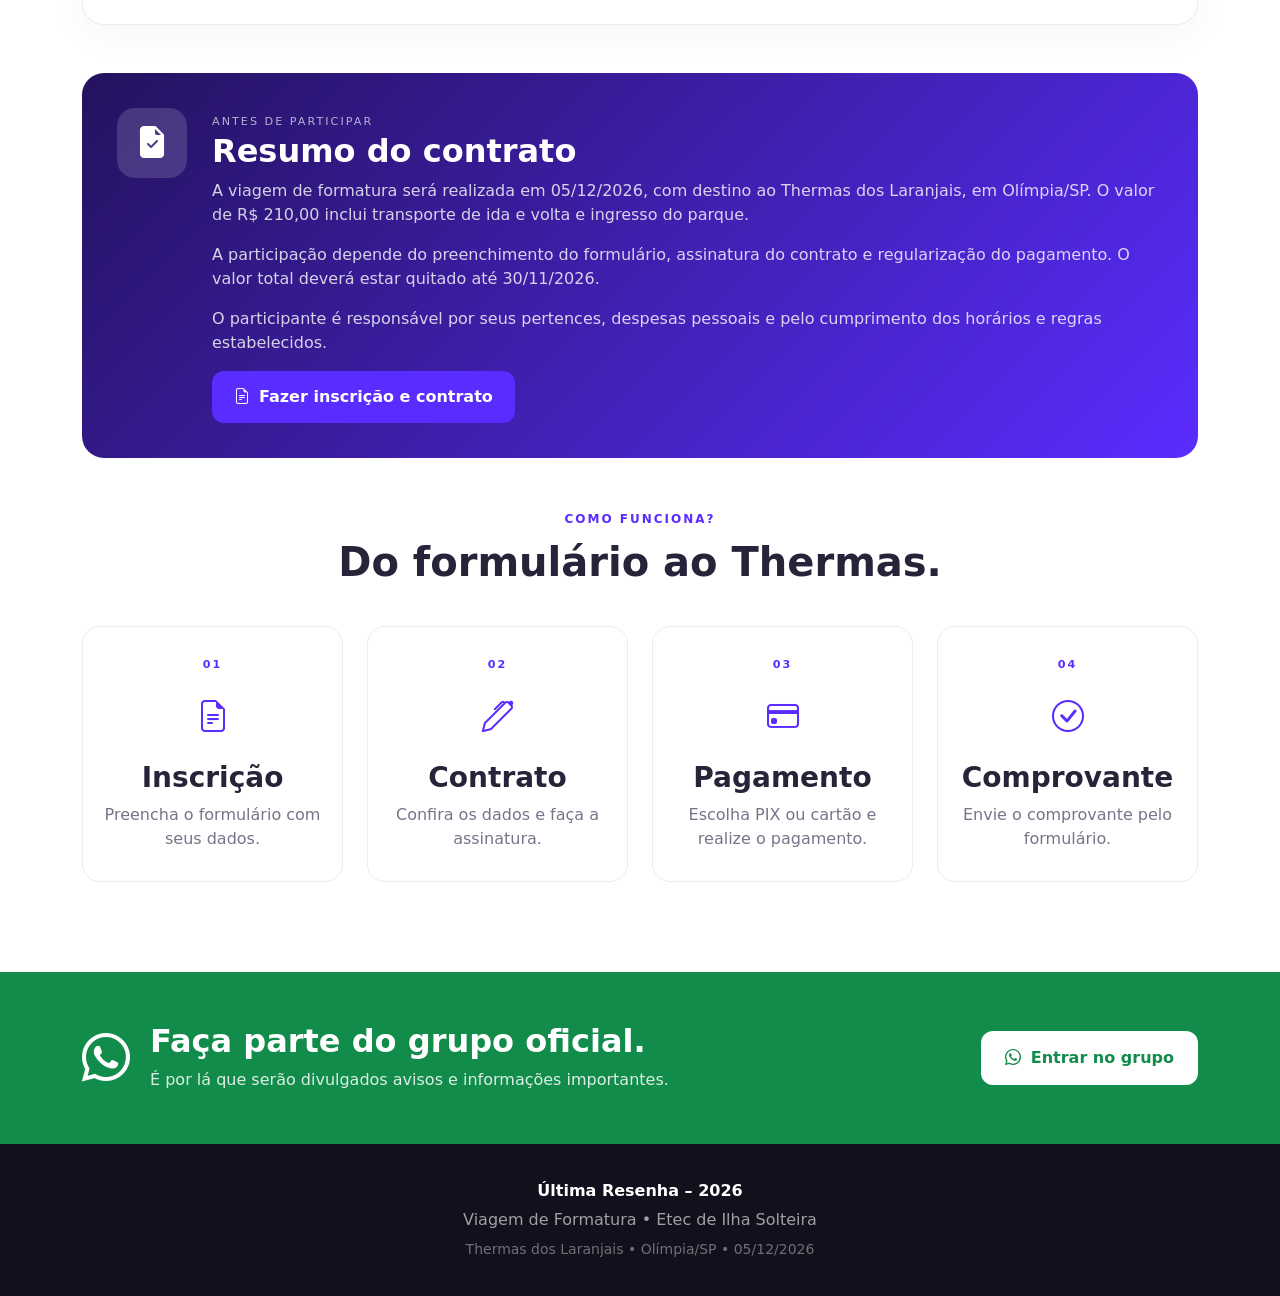
==== commit 3715b795: "Adiciona consulta de pagamentos" ====
--- a/informacoes.html
+++ b/informacoes.html
@@ -46,6 +46,11 @@
                 <li class="nav-item">
                     <a class="nav-link" href="pagamento.html">Pagamento</a>
                 </li>
+                <li class="nav-item">
+                        <a class="nav-link active" href="confirmados.html">
+                            Confirmados
+                        </a>
+                    </li>
 
             </ul>
 
